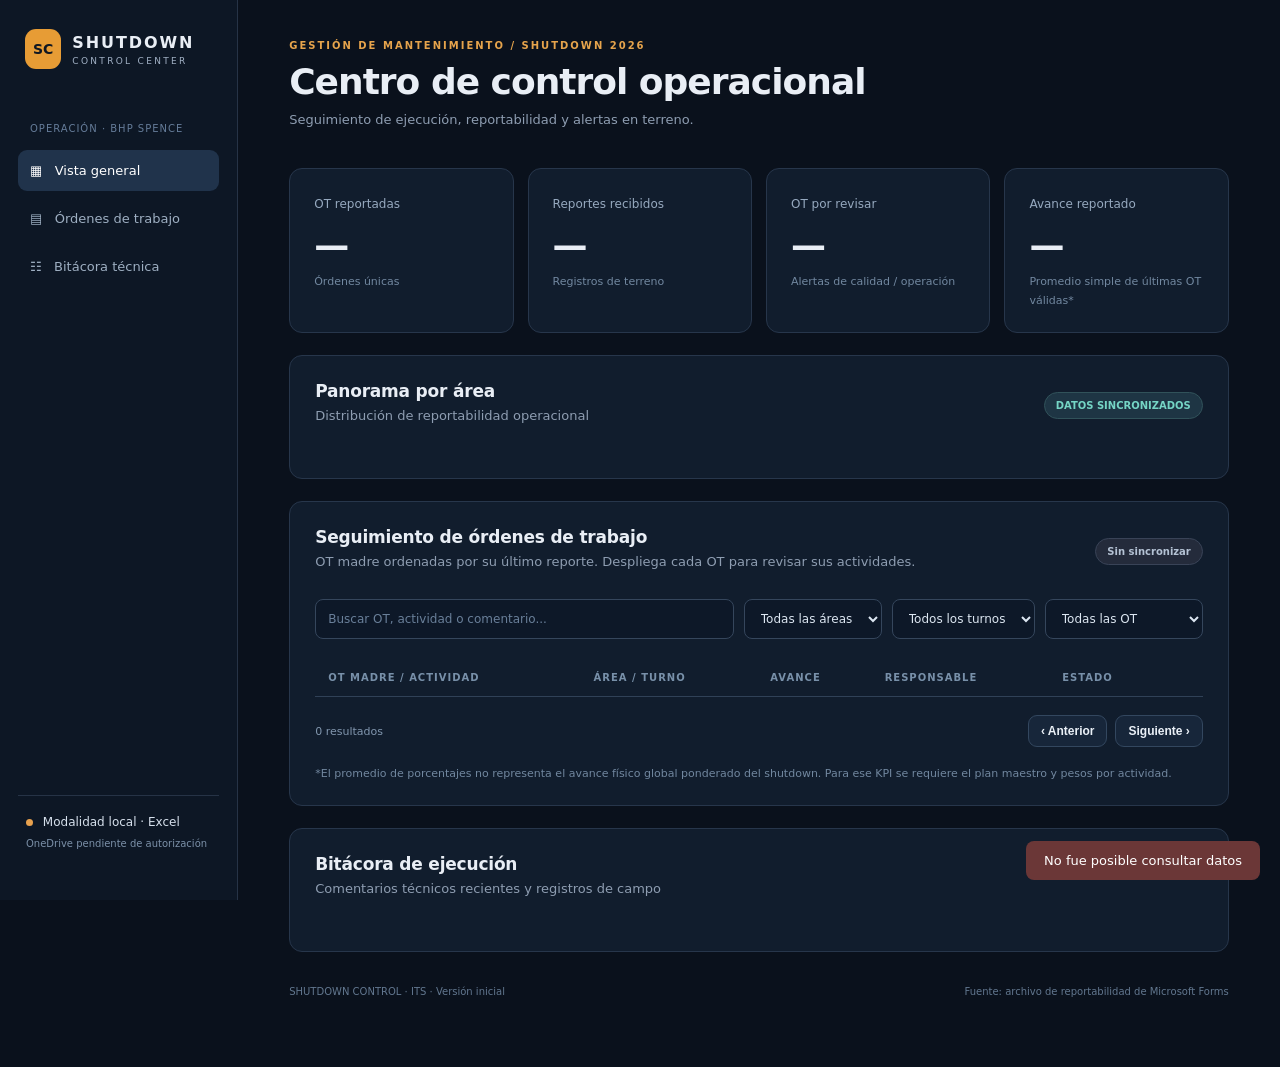
==== index.html @ de05f957 "feat: group activity reports by parent work order" ====
<!doctype html>
<html lang="es"><head><meta charset="utf-8"><meta name="viewport" content="width=device-width, initial-scale=1"><title>Shutdown Control | BHP Spence</title><link rel="stylesheet" href="/style.css"></head>
<body><div class="shell"><aside class="sidebar"><div class="brand"><span class="brand-icon">SC</span><div><strong>SHUTDOWN</strong><small>CONTROL CENTER</small></div></div><div class="site-label">OPERACIÓN · BHP SPENCE</div><nav><a class="active" href="#overview">▦ &nbsp; Vista general</a><a href="#orders">▤ &nbsp; Órdenes de trabajo</a><a href="#reports">☷ &nbsp; Bitácora técnica</a></nav><div class="side-bottom"><span class="dot"></span> Modalidad local · Excel<br><small>OneDrive pendiente de autorización</small></div></aside>
<main><header><div><div class="eyebrow">GESTIÓN DE MANTENIMIENTO / SHUTDOWN 2026</div><h1>Centro de control operacional</h1><p>Seguimiento de ejecución, reportabilidad y alertas en terreno.</p></div></header>
<section id="overview" class="stats"><div class="metric"><span>OT reportadas</span><strong id="n-ots">—</strong><small>Órdenes únicas</small></div><div class="metric"><span>Reportes recibidos</span><strong id="n-reports">—</strong><small>Registros de terreno</small></div><div class="metric"><span>OT por revisar</span><strong id="n-flags">—</strong><small>Alertas de calidad / operación</small></div><div class="metric"><span>Avance reportado</span><strong id="n-progress">—</strong><small>Promedio simple de últimas OT válidas*</small></div></section>
<section class="panel overview"><div class="panel-heading"><div><h2>Panorama por área</h2><p>Distribución de reportabilidad operacional</p></div><span class="badge">DATOS SINCRONIZADOS</span></div><div id="area-bars" class="bars"></div></section>
<section id="orders" class="panel"><div class="panel-heading"><div><h2>Seguimiento de órdenes de trabajo</h2><p>OT madre ordenadas por su último reporte. Despliega cada OT para revisar sus actividades.</p></div><span id="sync" class="sync">Sin sincronizar</span></div><div class="filters"><input id="search" placeholder="Buscar OT, actividad o comentario..."><select id="area"><option value="">Todas las áreas</option></select><select id="shift"><option value="">Todos los turnos</option><option>DIA</option><option>NOCHE</option></select><select id="attention"><option value="">Todas las OT</option><option value="flag">Requieren revisión</option><option value="zero">Sin avance</option></select></div><div class="table-scroll"><table><thead><tr><th>OT MADRE / ACTIVIDAD</th><th>ÁREA / TURNO</th><th>AVANCE</th><th>RESPONSABLE</th><th>ESTADO</th><th></th></tr></thead><tbody id="ot-table"></tbody></table></div><div class="pagination" aria-label="Paginación de órdenes"><span id="page-info" aria-live="polite">0 resultados</span><div><button id="page-prev" type="button">‹ Anterior</button><button id="page-next" type="button">Siguiente ›</button></div></div><p class="footnote">*El promedio de porcentajes no representa el avance físico global ponderado del shutdown. Para ese KPI se requiere el plan maestro y pesos por actividad.</p></section>
<section id="reports" class="panel"><div class="panel-heading"><div><h2>Bitácora de ejecución</h2><p>Comentarios técnicos recientes y registros de campo</p></div></div><div id="log" class="log"></div></section>
<footer>SHUTDOWN CONTROL · ITS · Versión inicial <span>Fuente: archivo de reportabilidad de Microsoft Forms</span></footer></main></div>
<dialog id="detail"><div class="dialog-head"><div><div class="eyebrow">TRAZABILIDAD DE ORDEN</div><h2 id="detail-title"></h2></div><button id="close" aria-label="Cerrar">✕</button></div><div id="detail-content"></div></dialog><div id="toast" role="status"></div><script src="/app.js"></script></body></html>
---- style.css ----
:root{font-family:Inter,ui-sans-serif,system-ui,-apple-system,'Segoe UI',sans-serif;color:#e9eef5;background:#0a111c;font-synthesis:none}*{box-sizing:border-box}html{scroll-behavior:smooth}body{margin:0}.shell{display:flex;min-height:100vh}.sidebar{width:238px;flex:none;background:#0d1725;border-right:1px solid #263346;padding:29px 18px;display:flex;flex-direction:column;position:sticky;top:0;height:100vh}.brand{display:flex;gap:11px;align-items:center;padding:0 7px}.brand-icon{background:#e79c35;color:#101722;padding:12px 8px;border-radius:11px;font-size:14px;font-weight:900}.brand strong{font-size:16px;letter-spacing:1.9px}.brand small{font-size:9px;letter-spacing:2.3px;color:#a2b1c5;display:block;margin-top:4px}.site-label{font-size:10px;color:#657c99;letter-spacing:1px;margin:54px 12px 16px}nav a{display:block;text-decoration:none;color:#9eafc2;border-radius:9px;padding:13px 12px;margin-bottom:7px;font-size:13px}nav a:hover,nav a.active{color:#fff;background:#20334b}.side-bottom{margin-top:auto;padding:16px 8px;border-top:1px solid #263346;color:#d6e0ec;font-size:12px;line-height:1.8}.side-bottom small{color:#7c91a9}.dot{display:inline-block;width:7px;height:7px;border-radius:50%;background:#e7a14e;margin-right:6px}main{width:calc(100% - 238px);padding:40px clamp(20px,4vw,60px);max-width:1700px}header{display:flex;justify-content:space-between;align-items:center;gap:20px;margin-bottom:34px}.eyebrow{font-size:10px;letter-spacing:2px;font-weight:750;color:#e6a44c}h1{font-size:clamp(26px,3vw,36px);letter-spacing:-1px;margin:10px 0}header p,.panel-heading p{color:#8e9db1;margin:7px 0;font-size:13px}.header-actions{display:flex;gap:9px;flex-wrap:wrap}button,.upload{border:1px solid #33475f;background:#17263a;color:#eaf0f7;font-weight:650;font-size:12px;border-radius:9px;padding:12px 16px;cursor:pointer;white-space:nowrap}.upload{background:#e69a35;color:#162033;border-color:#e69a35}.upload:hover{background:#ffb456}.stats{display:grid;grid-template-columns:repeat(4,minmax(0,1fr));gap:14px;margin-bottom:22px}.metric,.panel{background:#111d2d;border:1px solid #27364b;border-radius:13px}.metric{padding:24px}.metric span{color:#96a9bf;font-size:12px}.metric strong{display:block;font-size:35px;letter-spacing:-1px;margin:14px 0 4px;font-variant-numeric:tabular-nums}.metric small{color:#7288a0;font-size:11px}.panel{padding:25px;margin-bottom:22px}.panel-heading{display:flex;justify-content:space-between;align-items:center;gap:15px;margin-bottom:23px}.panel h2{font-size:17px;letter-spacing:-.2px;margin:0}.badge,.sync{background:#1e3544;border:1px solid #31525a;color:#75d5c5;border-radius:18px;padding:7px 11px;font-size:10px;font-weight:750;white-space:nowrap}.sync{background:#242b3b;border-color:#394357;color:#b4c2d4}.bars{display:grid;grid-template-columns:repeat(4,1fr);gap:24px}.bar-label{display:flex;justify-content:space-between;font-size:12px;margin-bottom:11px;color:#cbd7e5}.bar-track{height:9px;background:#26374a;border-radius:9px;overflow:hidden}.bar-fill{height:100%;background:linear-gradient(90deg,#d98d2c,#ffbb61);border-radius:9px}.filters{display:flex;gap:10px;margin-bottom:20px;flex-wrap:wrap}input,select{border:1px solid #35465c;background:#0d1828;color:#dce6f1;padding:11px 12px;border-radius:8px;font:inherit;font-size:12px}input::placeholder{color:#697f99}.filters input{min-width:220px;flex:1}.table-scroll{overflow-x:auto}table{border-collapse:collapse;width:100%;text-align:left;white-space:nowrap}th{font-size:10px;color:#7890a9;letter-spacing:1px;font-weight:800;padding:13px;border-bottom:1px solid #304157}td{font-size:12px;color:#d5dfeb;padding:15px 13px;border-bottom:1px solid #233348}tr.clickable{cursor:pointer}tr.clickable:hover{background:#1a2b40}.ot-id{font-weight:800;color:#f2f7ff;font-size:13px}.secondary{color:#7d91ab;font-size:11px;display:block;margin-top:5px}.progress{height:6px;background:#2b3a4d;width:110px;border-radius:9px;overflow:hidden;display:inline-block;margin-left:10px;vertical-align:middle}.progress i{display:block;height:100%;background:#58baaa}.status{font-size:10px;border-radius:6px;padding:6px 8px;display:inline-block;background:#183f38;color:#72d9bb}.status.warn{background:#513b26;color:#f0b86d}.footnote{color:#71879f;font-size:11px;margin:20px 0 0}.log{display:grid;grid-template-columns:repeat(2,minmax(0,1fr));gap:12px}.log-item{background:#0e1929;border:1px solid #29394e;border-radius:9px;padding:17px}.log-item strong{font-size:13px}.log-item p{font-size:12px;line-height:1.65;color:#c5d3e3;margin:11px 0}.log-item small{color:#748ba4}.empty{color:#91a4bc;padding:30px;text-align:center}.log-item .status{margin-left:8px}footer{display:flex;justify-content:space-between;color:#62778f;font-size:10px;padding:12px 0 30px}dialog{width:min(680px,calc(100% - 30px));max-height:85vh;overflow:auto;background:#111e2e;color:#eef4fa;border:1px solid #43536b;border-radius:15px;padding:25px}dialog::backdrop{background:#020914bb}.dialog-head{display:flex;justify-content:space-between;align-items:center}.dialog-head h2{margin:8px 0 20px}.timeline{border-left:2px solid #3f566d;margin-left:9px;padding:0 0 5px 22px}.event{position:relative;margin-bottom:22px}.event::before{content:'';position:absolute;left:-29px;top:5px;width:10px;height:10px;border-radius:50%;background:#eda543}.event h3{font-size:13px;margin:0 0 8px}.event p{font-size:13px;line-height:1.6;color:#b5c7d9}.event small{font-size:11px;color:#7994af}.photo-links{display:flex;gap:9px;flex-wrap:wrap}.photo-links a{font-size:11px;color:#efb767}#toast{position:fixed;bottom:20px;right:20px;background:#244738;color:white;border-radius:8px;padding:12px 18px;display:none;font-size:13px;max-width:350px}#toast.error{background:#6b3737}@media(max-width:1050px){.sidebar{width:185px}main{width:calc(100% - 185px);padding:27px 22px}.stats{grid-template-columns:repeat(2,1fr)}.bars{grid-template-columns:repeat(2,1fr)}}@media(max-width:700px){.shell{display:block}.sidebar{position:static;width:100%;height:auto;padding:14px}.sidebar nav,.site-label,.side-bottom{display:none}main{width:100%;padding:24px 14px}header{display:block}.header-actions{margin-top:18px}.stats{gap:9px}.metric{padding:15px}.metric strong{font-size:27px}.panel{padding:16px}.bars{gap:16px}.log{grid-template-columns:1fr}.filters>*{width:100%;flex:auto}.badge{display:none}footer{display:block}footer span{display:block;margin-top:8px}}
#ot-table .has-tooltip{position:relative;outline:none}#ot-table .has-tooltip::after{content:attr(data-tooltip);position:absolute;z-index:20;left:50%;bottom:calc(100% + 10px);width:max-content;max-width:280px;padding:9px 11px;border:1px solid #465a73;border-radius:8px;background:#07101d;color:#eaf0f7;font-size:11px;font-weight:500;line-height:1.4;white-space:normal;box-shadow:0 8px 24px #0008;opacity:0;visibility:hidden;transform:translate(-50%,4px);transition:opacity .15s ease,transform .15s ease,visibility .15s}#ot-table .has-tooltip::before{content:'';position:absolute;z-index:21;left:50%;bottom:calc(100% + 4px);border:6px solid transparent;border-top-color:#465a73;opacity:0;visibility:hidden;transform:translateX(-50%);transition:opacity .15s ease,visibility .15s}#ot-table .has-tooltip:hover::after,#ot-table .has-tooltip:focus-visible::after,#ot-table .has-tooltip:hover::before,#ot-table .has-tooltip:focus-visible::before{opacity:1;visibility:visible;transform:translate(-50%,0)}#ot-table .has-tooltip:hover::before,#ot-table .has-tooltip:focus-visible::before{transform:translateX(-50%)}#ot-table .has-tooltip:focus-visible{box-shadow:0 0 0 2px #f0b86d66}
.pagination{display:flex;align-items:center;justify-content:space-between;gap:15px;margin-top:18px;color:#8297af;font-size:11px}.pagination div{display:flex;gap:8px}.pagination button{padding:8px 12px}.pagination button:disabled{cursor:not-allowed;opacity:.4}@media(max-width:700px){.pagination{align-items:stretch;flex-direction:column}.pagination div{display:grid;grid-template-columns:1fr 1fr}}
.ot-parent{background:#16263a}.ot-parent td{border-bottom-color:#34475f}.ot-child{background:#0c1726}.ot-child td:first-child{padding-left:30px;max-width:360px}.activity-id{font-weight:700;color:#b9c9dc}.ot-child .secondary{max-width:320px;overflow:hidden;text-overflow:ellipsis}.expand-ot{min-width:34px;padding:6px 9px;font-size:16px;line-height:1}.expand-ot:hover{background:#263b54}
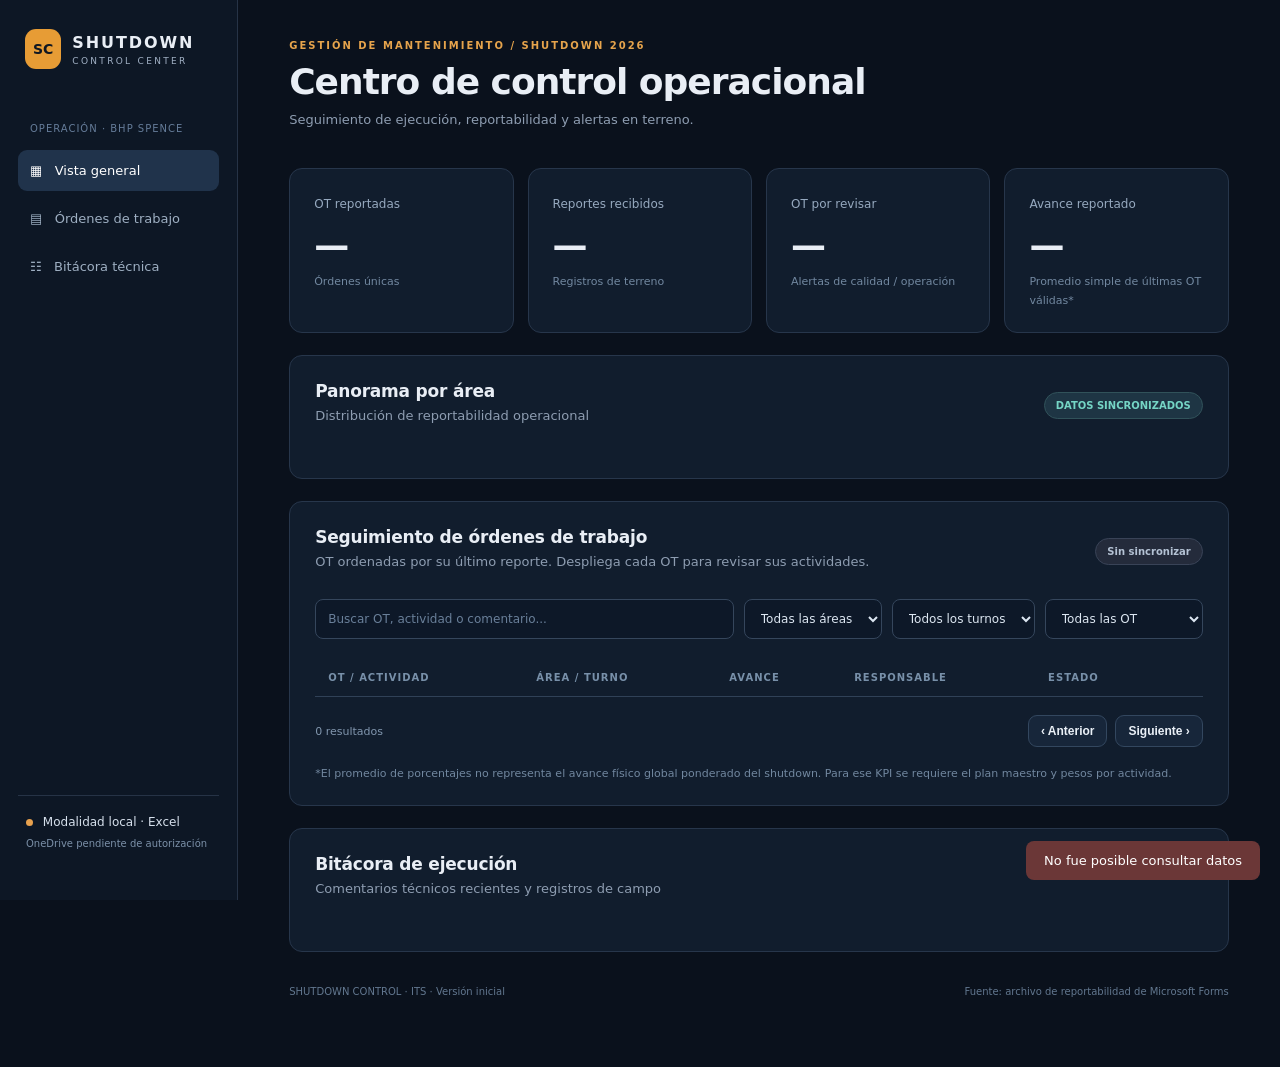
==== commit 4fa1f7f7: "feat: show operation numbers by work area" ====
--- a/index.html
+++ b/index.html
@@ -4,7 +4,7 @@
 <main><header><div><div class="eyebrow">GESTIÓN DE MANTENIMIENTO / SHUTDOWN 2026</div><h1>Centro de control operacional</h1><p>Seguimiento de ejecución, reportabilidad y alertas en terreno.</p></div></header>
 <section id="overview" class="stats"><div class="metric"><span>OT reportadas</span><strong id="n-ots">—</strong><small>Órdenes únicas</small></div><div class="metric"><span>Reportes recibidos</span><strong id="n-reports">—</strong><small>Registros de terreno</small></div><div class="metric"><span>OT por revisar</span><strong id="n-flags">—</strong><small>Alertas de calidad / operación</small></div><div class="metric"><span>Avance reportado</span><strong id="n-progress">—</strong><small>Promedio simple de últimas OT válidas*</small></div></section>
 <section class="panel overview"><div class="panel-heading"><div><h2>Panorama por área</h2><p>Distribución de reportabilidad operacional</p></div><span class="badge">DATOS SINCRONIZADOS</span></div><div id="area-bars" class="bars"></div></section>
-<section id="orders" class="panel"><div class="panel-heading"><div><h2>Seguimiento de órdenes de trabajo</h2><p>OT madre ordenadas por su último reporte. Despliega cada OT para revisar sus actividades.</p></div><span id="sync" class="sync">Sin sincronizar</span></div><div class="filters"><input id="search" placeholder="Buscar OT, actividad o comentario..."><select id="area"><option value="">Todas las áreas</option></select><select id="shift"><option value="">Todos los turnos</option><option>DIA</option><option>NOCHE</option></select><select id="attention"><option value="">Todas las OT</option><option value="flag">Requieren revisión</option><option value="zero">Sin avance</option></select></div><div class="table-scroll"><table><thead><tr><th>OT MADRE / ACTIVIDAD</th><th>ÁREA / TURNO</th><th>AVANCE</th><th>RESPONSABLE</th><th>ESTADO</th><th></th></tr></thead><tbody id="ot-table"></tbody></table></div><div class="pagination" aria-label="Paginación de órdenes"><span id="page-info" aria-live="polite">0 resultados</span><div><button id="page-prev" type="button">‹ Anterior</button><button id="page-next" type="button">Siguiente ›</button></div></div><p class="footnote">*El promedio de porcentajes no representa el avance físico global ponderado del shutdown. Para ese KPI se requiere el plan maestro y pesos por actividad.</p></section>
+<section id="orders" class="panel"><div class="panel-heading"><div><h2>Seguimiento de órdenes de trabajo</h2><p>OT ordenadas por su último reporte. Despliega cada OT para revisar sus actividades.</p></div><span id="sync" class="sync">Sin sincronizar</span></div><div class="filters"><input id="search" placeholder="Buscar OT, actividad o comentario..."><select id="area"><option value="">Todas las áreas</option></select><select id="shift"><option value="">Todos los turnos</option><option>DIA</option><option>NOCHE</option></select><select id="attention"><option value="">Todas las OT</option><option value="flag">Requieren revisión</option><option value="zero">Sin avance</option></select></div><div class="table-scroll"><table><thead><tr><th>OT / ACTIVIDAD</th><th>ÁREA / TURNO</th><th>AVANCE</th><th>RESPONSABLE</th><th>ESTADO</th><th></th></tr></thead><tbody id="ot-table"></tbody></table></div><div class="pagination" aria-label="Paginación de órdenes"><span id="page-info" aria-live="polite">0 resultados</span><div><button id="page-prev" type="button">‹ Anterior</button><button id="page-next" type="button">Siguiente ›</button></div></div><p class="footnote">*El promedio de porcentajes no representa el avance físico global ponderado del shutdown. Para ese KPI se requiere el plan maestro y pesos por actividad.</p></section>
 <section id="reports" class="panel"><div class="panel-heading"><div><h2>Bitácora de ejecución</h2><p>Comentarios técnicos recientes y registros de campo</p></div></div><div id="log" class="log"></div></section>
 <footer>SHUTDOWN CONTROL · ITS · Versión inicial <span>Fuente: archivo de reportabilidad de Microsoft Forms</span></footer></main></div>
 <dialog id="detail"><div class="dialog-head"><div><div class="eyebrow">TRAZABILIDAD DE ORDEN</div><h2 id="detail-title"></h2></div><button id="close" aria-label="Cerrar">✕</button></div><div id="detail-content"></div></dialog><div id="toast" role="status"></div><script src="/app.js"></script></body></html>
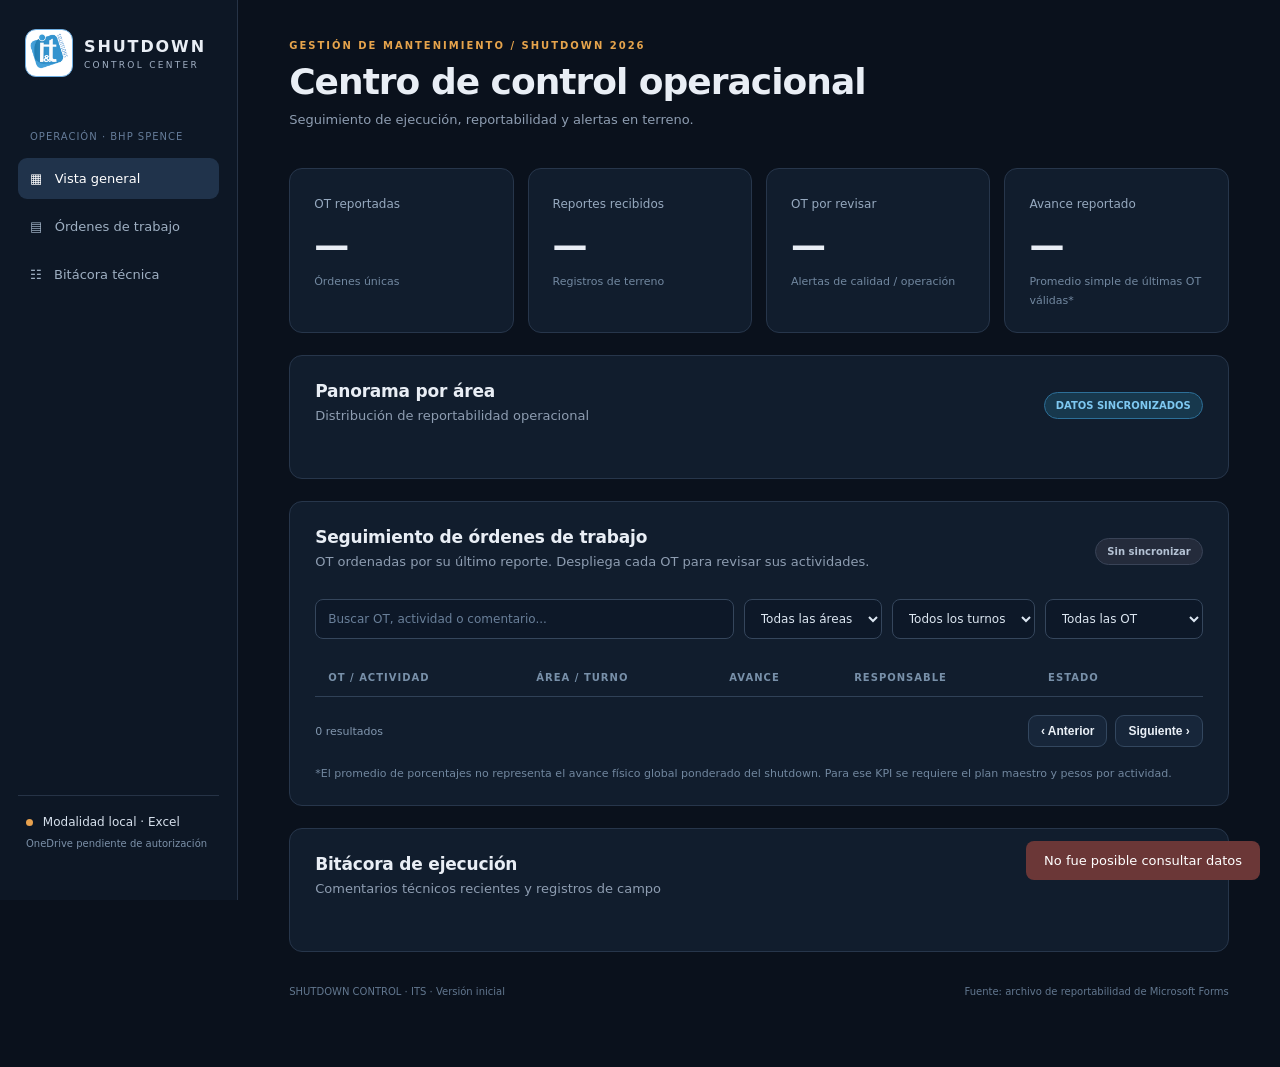
==== commit 07beb10a: "feat: apply IT Solutions branding" ====
--- a/index.html
+++ b/index.html
@@ -1,6 +1,6 @@
 <!doctype html>
 <html lang="es"><head><meta charset="utf-8"><meta name="viewport" content="width=device-width, initial-scale=1"><title>Shutdown Control | BHP Spence</title><link rel="stylesheet" href="/style.css"></head>
-<body><div class="shell"><aside class="sidebar"><div class="brand"><span class="brand-icon">SC</span><div><strong>SHUTDOWN</strong><small>CONTROL CENTER</small></div></div><div class="site-label">OPERACIÓN · BHP SPENCE</div><nav><a class="active" href="#overview">▦ &nbsp; Vista general</a><a href="#orders">▤ &nbsp; Órdenes de trabajo</a><a href="#reports">☷ &nbsp; Bitácora técnica</a></nav><div class="side-bottom"><span class="dot"></span> Modalidad local · Excel<br><small>OneDrive pendiente de autorización</small></div></aside>
+<body><div class="shell"><aside class="sidebar"><div class="brand"><img class="brand-logo" src="/img/logo.png" alt="IT Solutions"><div><strong>SHUTDOWN</strong><small>CONTROL CENTER</small></div></div><div class="site-label">OPERACIÓN · BHP SPENCE</div><nav><a class="active" href="#overview">▦ &nbsp; Vista general</a><a href="#orders">▤ &nbsp; Órdenes de trabajo</a><a href="#reports">☷ &nbsp; Bitácora técnica</a></nav><div class="side-bottom"><span class="dot"></span> Modalidad local · Excel<br><small>OneDrive pendiente de autorización</small></div></aside>
 <main><header><div><div class="eyebrow">GESTIÓN DE MANTENIMIENTO / SHUTDOWN 2026</div><h1>Centro de control operacional</h1><p>Seguimiento de ejecución, reportabilidad y alertas en terreno.</p></div></header>
 <section id="overview" class="stats"><div class="metric"><span>OT reportadas</span><strong id="n-ots">—</strong><small>Órdenes únicas</small></div><div class="metric"><span>Reportes recibidos</span><strong id="n-reports">—</strong><small>Registros de terreno</small></div><div class="metric"><span>OT por revisar</span><strong id="n-flags">—</strong><small>Alertas de calidad / operación</small></div><div class="metric"><span>Avance reportado</span><strong id="n-progress">—</strong><small>Promedio simple de últimas OT válidas*</small></div></section>
 <section class="panel overview"><div class="panel-heading"><div><h2>Panorama por área</h2><p>Distribución de reportabilidad operacional</p></div><span class="badge">DATOS SINCRONIZADOS</span></div><div id="area-bars" class="bars"></div></section>
--- a/style.css
+++ b/style.css
@@ -2,3 +2,6 @@
 #ot-table .has-tooltip{position:relative;outline:none}#ot-table .has-tooltip::after{content:attr(data-tooltip);position:absolute;z-index:20;left:50%;bottom:calc(100% + 10px);width:max-content;max-width:280px;padding:9px 11px;border:1px solid #465a73;border-radius:8px;background:#07101d;color:#eaf0f7;font-size:11px;font-weight:500;line-height:1.4;white-space:normal;box-shadow:0 8px 24px #0008;opacity:0;visibility:hidden;transform:translate(-50%,4px);transition:opacity .15s ease,transform .15s ease,visibility .15s}#ot-table .has-tooltip::before{content:'';position:absolute;z-index:21;left:50%;bottom:calc(100% + 4px);border:6px solid transparent;border-top-color:#465a73;opacity:0;visibility:hidden;transform:translateX(-50%);transition:opacity .15s ease,visibility .15s}#ot-table .has-tooltip:hover::after,#ot-table .has-tooltip:focus-visible::after,#ot-table .has-tooltip:hover::before,#ot-table .has-tooltip:focus-visible::before{opacity:1;visibility:visible;transform:translate(-50%,0)}#ot-table .has-tooltip:hover::before,#ot-table .has-tooltip:focus-visible::before{transform:translateX(-50%)}#ot-table .has-tooltip:focus-visible{box-shadow:0 0 0 2px #f0b86d66}
 .pagination{display:flex;align-items:center;justify-content:space-between;gap:15px;margin-top:18px;color:#8297af;font-size:11px}.pagination div{display:flex;gap:8px}.pagination button{padding:8px 12px}.pagination button:disabled{cursor:not-allowed;opacity:.4}@media(max-width:700px){.pagination{align-items:stretch;flex-direction:column}.pagination div{display:grid;grid-template-columns:1fr 1fr}}
 .ot-parent{background:#16263a}.ot-parent td{border-bottom-color:#34475f}.ot-child{background:#0c1726}.ot-child td:first-child{padding-left:30px;max-width:360px}.activity-id{font-weight:700;color:#b9c9dc}.ot-child .secondary{max-width:320px;overflow:hidden;text-overflow:ellipsis}.expand-ot{min-width:34px;padding:6px 9px;font-size:16px;line-height:1}.expand-ot:hover{background:#263b54}
+.ot-link{border:0;background:transparent;color:#f2f7ff;font-size:13px;font-weight:800;padding:0;border-radius:3px}.ot-link:hover{color:#efb767;text-decoration:underline}.ot-link:focus-visible{outline:2px solid #efb767;outline-offset:4px}
+#ot-table tr[data-detail-ot]{cursor:pointer}#ot-table tr[data-detail-ot]:hover{background:#20334b}
+.brand-logo{width:48px;height:48px;flex:none;object-fit:contain;background:#fff;border:1px solid #6eade0;border-radius:11px;padding:3px}.overview .badge{background:#17384d;border-color:#2d6f98;color:#7ec8f1}.overview .bar-track{background:#203b50}.overview .bar-fill{background:linear-gradient(90deg,#278fc5,#79b9e8);box-shadow:0 0 10px #3da7dc44}
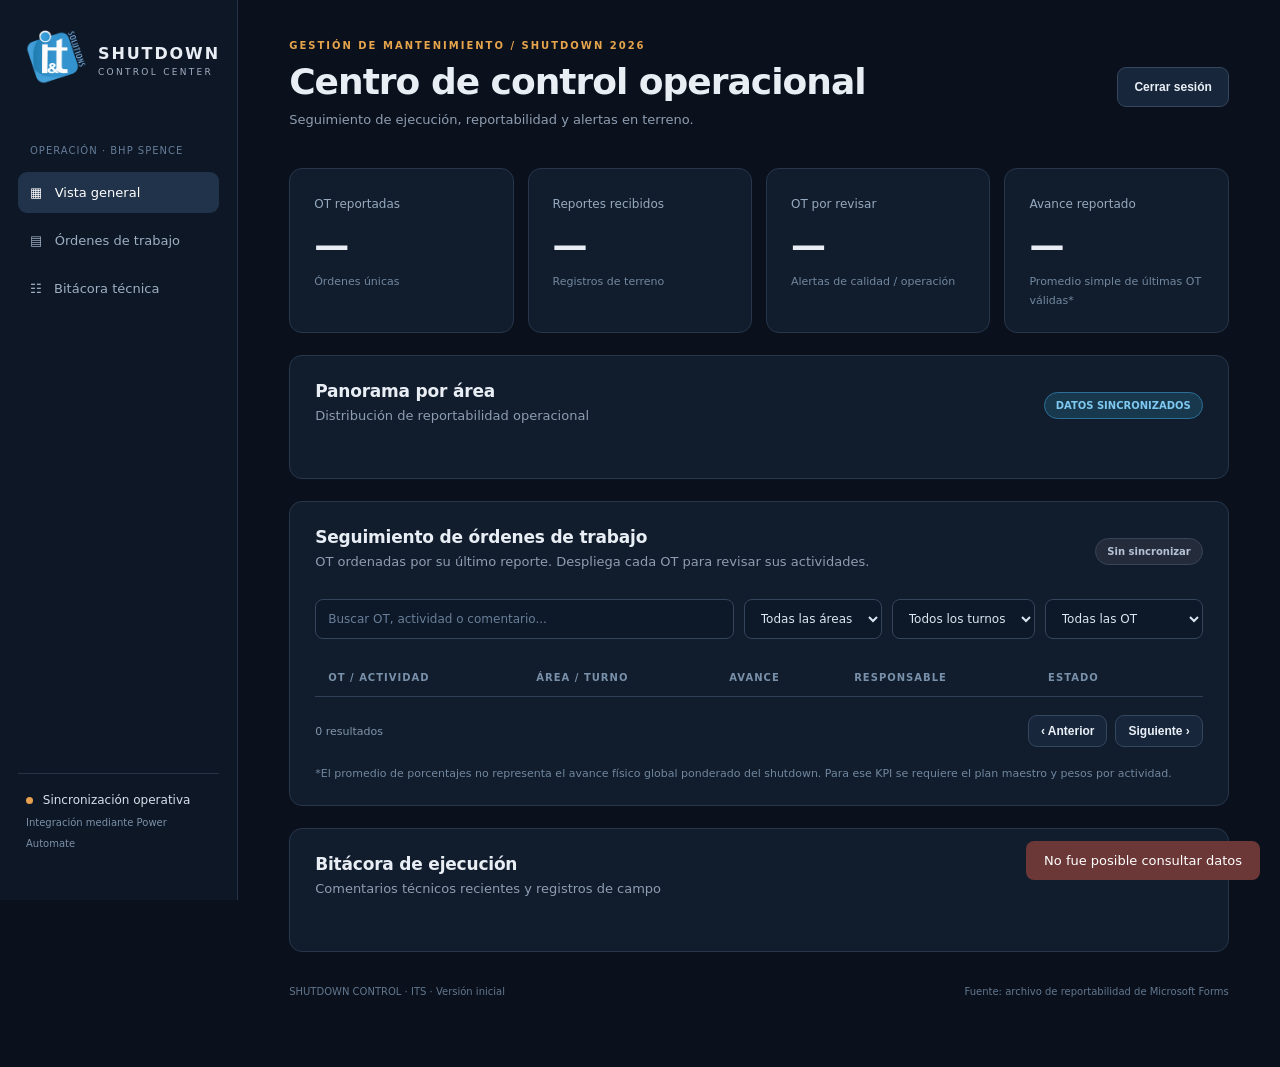
==== commit db7495fb: "feat: add secure login and user roles" ====
--- a/index.html
+++ b/index.html
@@ -1,10 +1,11 @@
 <!doctype html>
 <html lang="es"><head><meta charset="utf-8"><meta name="viewport" content="width=device-width, initial-scale=1"><title>Shutdown Control | BHP Spence</title><link rel="stylesheet" href="/style.css"></head>
-<body><div class="shell"><aside class="sidebar"><div class="brand"><img class="brand-logo" src="/img/logo.png" alt="IT Solutions"><div><strong>SHUTDOWN</strong><small>CONTROL CENTER</small></div></div><div class="site-label">OPERACIÓN · BHP SPENCE</div><nav><a class="active" href="#overview">▦ &nbsp; Vista general</a><a href="#orders">▤ &nbsp; Órdenes de trabajo</a><a href="#reports">☷ &nbsp; Bitácora técnica</a></nav><div class="side-bottom"><span class="dot"></span> Modalidad local · Excel<br><small>OneDrive pendiente de autorización</small></div></aside>
-<main><header><div><div class="eyebrow">GESTIÓN DE MANTENIMIENTO / SHUTDOWN 2026</div><h1>Centro de control operacional</h1><p>Seguimiento de ejecución, reportabilidad y alertas en terreno.</p></div></header>
+<body><div class="shell"><aside class="sidebar"><div class="brand"><img class="brand-logo" src="/img/logo.png" alt="IT Solutions"><div><strong>SHUTDOWN</strong><small>CONTROL CENTER</small></div></div><div class="site-label">OPERACIÓN · BHP SPENCE</div><nav><a class="active" href="#overview">▦ &nbsp; Vista general</a><a href="#orders">▤ &nbsp; Órdenes de trabajo</a><a href="#reports">☷ &nbsp; Bitácora técnica</a><a id="users-nav" class="hidden" href="#users">⚙ &nbsp; Usuarios</a></nav><div class="side-bottom"><span class="dot"></span> Sincronización operativa<br><small>Integración mediante Power Automate</small></div></aside>
+<main><header><div><div class="eyebrow">GESTIÓN DE MANTENIMIENTO / SHUTDOWN 2026</div><h1>Centro de control operacional</h1><p>Seguimiento de ejecución, reportabilidad y alertas en terreno.</p></div><div class="account"><span id="account-name"></span><form method="post" action="/logout"><button type="submit">Cerrar sesión</button></form></div></header>
 <section id="overview" class="stats"><div class="metric"><span>OT reportadas</span><strong id="n-ots">—</strong><small>Órdenes únicas</small></div><div class="metric"><span>Reportes recibidos</span><strong id="n-reports">—</strong><small>Registros de terreno</small></div><div class="metric"><span>OT por revisar</span><strong id="n-flags">—</strong><small>Alertas de calidad / operación</small></div><div class="metric"><span>Avance reportado</span><strong id="n-progress">—</strong><small>Promedio simple de últimas OT válidas*</small></div></section>
 <section class="panel overview"><div class="panel-heading"><div><h2>Panorama por área</h2><p>Distribución de reportabilidad operacional</p></div><span class="badge">DATOS SINCRONIZADOS</span></div><div id="area-bars" class="bars"></div></section>
 <section id="orders" class="panel"><div class="panel-heading"><div><h2>Seguimiento de órdenes de trabajo</h2><p>OT ordenadas por su último reporte. Despliega cada OT para revisar sus actividades.</p></div><span id="sync" class="sync">Sin sincronizar</span></div><div class="filters"><input id="search" placeholder="Buscar OT, actividad o comentario..."><select id="area"><option value="">Todas las áreas</option></select><select id="shift"><option value="">Todos los turnos</option><option>DIA</option><option>NOCHE</option></select><select id="attention"><option value="">Todas las OT</option><option value="flag">Requieren revisión</option><option value="zero">Sin avance</option></select></div><div class="table-scroll"><table><thead><tr><th>OT / ACTIVIDAD</th><th>ÁREA / TURNO</th><th>AVANCE</th><th>RESPONSABLE</th><th>ESTADO</th><th></th></tr></thead><tbody id="ot-table"></tbody></table></div><div class="pagination" aria-label="Paginación de órdenes"><span id="page-info" aria-live="polite">0 resultados</span><div><button id="page-prev" type="button">‹ Anterior</button><button id="page-next" type="button">Siguiente ›</button></div></div><p class="footnote">*El promedio de porcentajes no representa el avance físico global ponderado del shutdown. Para ese KPI se requiere el plan maestro y pesos por actividad.</p></section>
 <section id="reports" class="panel"><div class="panel-heading"><div><h2>Bitácora de ejecución</h2><p>Comentarios técnicos recientes y registros de campo</p></div></div><div id="log" class="log"></div></section>
+<section id="users" class="panel hidden"><div class="panel-heading"><div><h2>Administración de usuarios</h2><p>Cuentas y permisos de acceso a la plataforma</p></div></div><form id="user-create" class="user-form"><input id="new-username" name="username" placeholder="Nombre de usuario" minlength="3" maxlength="100" required><input id="new-password" name="password" type="password" placeholder="Contraseña inicial (mínimo 12 caracteres)" minlength="12" required><select id="new-role" name="role"><option value="viewer">Visualizador</option><option value="supervisor">Supervisor</option><option value="planner">Planificador</option><option value="admin">Administrador</option></select><button type="submit">Crear usuario</button></form><div class="table-scroll"><table><thead><tr><th>USUARIO</th><th>ROL</th><th>ESTADO</th><th>ÚLTIMO ACCESO</th><th>ACCIONES</th></tr></thead><tbody id="users-table"></tbody></table></div></section>
 <footer>SHUTDOWN CONTROL · ITS · Versión inicial <span>Fuente: archivo de reportabilidad de Microsoft Forms</span></footer></main></div>
 <dialog id="detail"><div class="dialog-head"><div><div class="eyebrow">TRAZABILIDAD DE ORDEN</div><h2 id="detail-title"></h2></div><button id="close" aria-label="Cerrar">✕</button></div><div id="detail-content"></div></dialog><div id="toast" role="status"></div><script src="/app.js"></script></body></html>
--- a/style.css
+++ b/style.css
@@ -4,4 +4,6 @@
 .ot-parent{background:#16263a}.ot-parent td{border-bottom-color:#34475f}.ot-child{background:#0c1726}.ot-child td:first-child{padding-left:30px;max-width:360px}.activity-id{font-weight:700;color:#b9c9dc}.ot-child .secondary{max-width:320px;overflow:hidden;text-overflow:ellipsis}.expand-ot{min-width:34px;padding:6px 9px;font-size:16px;line-height:1}.expand-ot:hover{background:#263b54}
 .ot-link{border:0;background:transparent;color:#f2f7ff;font-size:13px;font-weight:800;padding:0;border-radius:3px}.ot-link:hover{color:#efb767;text-decoration:underline}.ot-link:focus-visible{outline:2px solid #efb767;outline-offset:4px}
 #ot-table tr[data-detail-ot]{cursor:pointer}#ot-table tr[data-detail-ot]:hover{background:#20334b}
-.brand-logo{width:48px;height:48px;flex:none;object-fit:contain;background:#fff;border:1px solid #6eade0;border-radius:11px;padding:3px}.overview .badge{background:#17384d;border-color:#2d6f98;color:#7ec8f1}.overview .bar-track{background:#203b50}.overview .bar-fill{background:linear-gradient(90deg,#278fc5,#79b9e8);box-shadow:0 0 10px #3da7dc44}
+.brand-logo{width:62px;height:62px;flex:none;object-fit:contain}.overview .badge{background:#17384d;border-color:#2d6f98;color:#7ec8f1}.overview .bar-track{background:#203b50}.overview .bar-fill{background:linear-gradient(90deg,#278fc5,#79b9e8);box-shadow:0 0 10px #3da7dc44}
+.login-body{min-height:100vh;background:radial-gradient(circle at 20% 10%,#18304d 0,#0a111c 42%);display:grid;place-items:center;padding:24px}.login-shell{width:100%;max-width:440px;padding:0}.login-card{background:#111d2df2;border:1px solid #304158;border-radius:18px;padding:38px;box-shadow:0 28px 70px #0008}.login-brand{display:flex;align-items:center;gap:14px;margin-bottom:36px}.login-brand img{width:68px;height:68px;object-fit:contain}.login-brand strong{display:block;letter-spacing:2px}.login-brand small{display:block;color:#91a3b8;letter-spacing:2.3px;font-size:9px;margin-top:5px}.login-card h1{margin-bottom:8px}.login-card>p{color:#91a3b8;font-size:13px;line-height:1.6}.login-form{display:grid;gap:9px;margin-top:25px}.login-form label{font-size:11px;color:#aab9ca;font-weight:700;margin-top:8px}.login-form input{width:100%;font-size:14px;padding:13px}.login-form button{margin-top:13px;background:#e69a35;border-color:#e69a35;color:#162033;font-size:13px}.login-form button:hover{background:#ffb456}.login-error{background:#552c32;border:1px solid #81414b;color:#ffb1bb!important;border-radius:8px;padding:10px 12px}.login-error.hidden{display:none}.login-help{display:block;text-align:center;color:#637991;margin-top:24px}@media(max-width:500px){.login-card{padding:26px}.login-body{padding:14px}}
+.hidden{display:none!important}.account{display:flex;align-items:center;gap:12px}.account>span{font-size:11px;color:#91a3b8;text-align:right}.user-form{display:grid;grid-template-columns:1fr 1.5fr 1fr auto;gap:10px;margin-bottom:22px}.user-form>*{min-width:0}.user-actions{display:flex;gap:7px;align-items:center}.user-actions button{padding:8px 10px}.user-actions input{width:150px}.user-active{display:flex;align-items:center;gap:7px}.user-active input{width:auto}@media(max-width:850px){.user-form{grid-template-columns:1fr 1fr}.account{margin-top:18px;justify-content:space-between}}@media(max-width:550px){.user-form{grid-template-columns:1fr}.account{align-items:flex-start;flex-direction:column}}
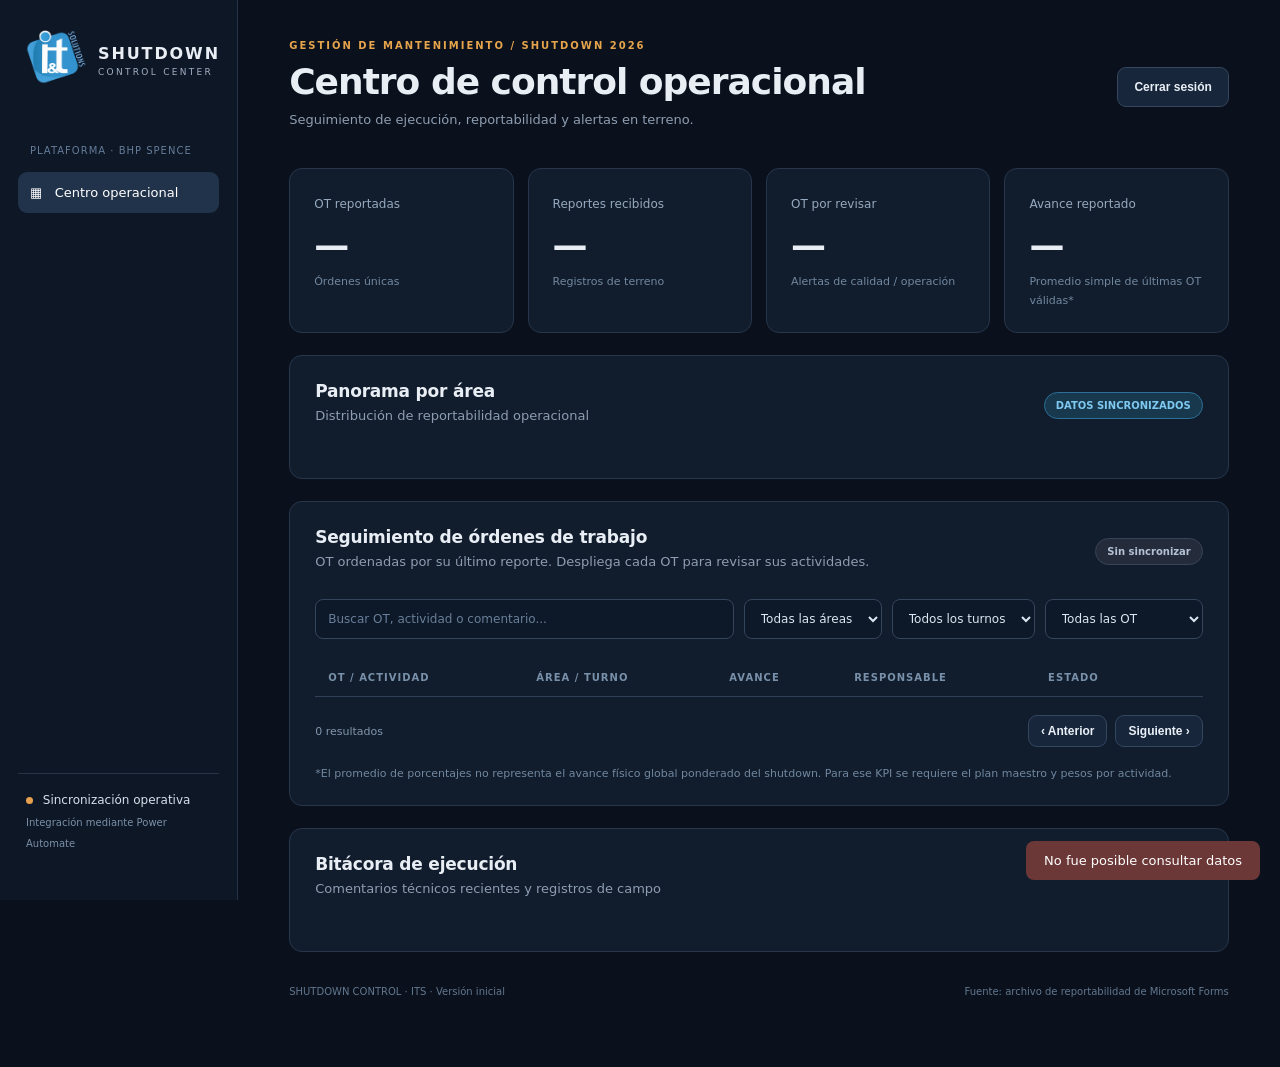
==== commit 8cdd15e3: "refactor: unify platform navigation" ====
--- a/index.html
+++ b/index.html
@@ -1,11 +1,10 @@
 <!doctype html>
 <html lang="es"><head><meta charset="utf-8"><meta name="viewport" content="width=device-width, initial-scale=1"><title>Shutdown Control | BHP Spence</title><link rel="stylesheet" href="/style.css"></head>
-<body><div class="shell"><aside class="sidebar"><div class="brand"><img class="brand-logo" src="/img/logo.png" alt="IT Solutions"><div><strong>SHUTDOWN</strong><small>CONTROL CENTER</small></div></div><div class="site-label">OPERACIÓN · BHP SPENCE</div><nav><a class="active" href="#overview">▦ &nbsp; Vista general</a><a href="#orders">▤ &nbsp; Órdenes de trabajo</a><a href="#reports">☷ &nbsp; Bitácora técnica</a><a id="users-nav" class="hidden" href="#users">⚙ &nbsp; Usuarios</a></nav><div class="side-bottom"><span class="dot"></span> Sincronización operativa<br><small>Integración mediante Power Automate</small></div></aside>
+<body><div class="shell"><aside class="sidebar"><div class="brand"><img class="brand-logo" src="/img/logo.png" alt="IT Solutions"><div><strong>SHUTDOWN</strong><small>CONTROL CENTER</small></div></div><div class="site-label">PLATAFORMA · BHP SPENCE</div><nav><a class="active" href="/">▦ &nbsp; Centro operacional</a><a id="users-nav" class="hidden" href="/users">⚙ &nbsp; Usuarios</a></nav><div class="side-bottom"><span class="dot"></span> Sincronización operativa<br><small>Integración mediante Power Automate</small></div></aside>
 <main><header><div><div class="eyebrow">GESTIÓN DE MANTENIMIENTO / SHUTDOWN 2026</div><h1>Centro de control operacional</h1><p>Seguimiento de ejecución, reportabilidad y alertas en terreno.</p></div><div class="account"><span id="account-name"></span><form method="post" action="/logout"><button type="submit">Cerrar sesión</button></form></div></header>
 <section id="overview" class="stats"><div class="metric"><span>OT reportadas</span><strong id="n-ots">—</strong><small>Órdenes únicas</small></div><div class="metric"><span>Reportes recibidos</span><strong id="n-reports">—</strong><small>Registros de terreno</small></div><div class="metric"><span>OT por revisar</span><strong id="n-flags">—</strong><small>Alertas de calidad / operación</small></div><div class="metric"><span>Avance reportado</span><strong id="n-progress">—</strong><small>Promedio simple de últimas OT válidas*</small></div></section>
 <section class="panel overview"><div class="panel-heading"><div><h2>Panorama por área</h2><p>Distribución de reportabilidad operacional</p></div><span class="badge">DATOS SINCRONIZADOS</span></div><div id="area-bars" class="bars"></div></section>
 <section id="orders" class="panel"><div class="panel-heading"><div><h2>Seguimiento de órdenes de trabajo</h2><p>OT ordenadas por su último reporte. Despliega cada OT para revisar sus actividades.</p></div><span id="sync" class="sync">Sin sincronizar</span></div><div class="filters"><input id="search" placeholder="Buscar OT, actividad o comentario..."><select id="area"><option value="">Todas las áreas</option></select><select id="shift"><option value="">Todos los turnos</option><option>DIA</option><option>NOCHE</option></select><select id="attention"><option value="">Todas las OT</option><option value="flag">Requieren revisión</option><option value="zero">Sin avance</option></select></div><div class="table-scroll"><table><thead><tr><th>OT / ACTIVIDAD</th><th>ÁREA / TURNO</th><th>AVANCE</th><th>RESPONSABLE</th><th>ESTADO</th><th></th></tr></thead><tbody id="ot-table"></tbody></table></div><div class="pagination" aria-label="Paginación de órdenes"><span id="page-info" aria-live="polite">0 resultados</span><div><button id="page-prev" type="button">‹ Anterior</button><button id="page-next" type="button">Siguiente ›</button></div></div><p class="footnote">*El promedio de porcentajes no representa el avance físico global ponderado del shutdown. Para ese KPI se requiere el plan maestro y pesos por actividad.</p></section>
 <section id="reports" class="panel"><div class="panel-heading"><div><h2>Bitácora de ejecución</h2><p>Comentarios técnicos recientes y registros de campo</p></div></div><div id="log" class="log"></div></section>
-<section id="users" class="panel hidden"><div class="panel-heading"><div><h2>Administración de usuarios</h2><p>Cuentas y permisos de acceso a la plataforma</p></div></div><form id="user-create" class="user-form"><input id="new-username" name="username" placeholder="Nombre de usuario" minlength="3" maxlength="100" required><input id="new-password" name="password" type="password" placeholder="Contraseña inicial (mínimo 12 caracteres)" minlength="12" required><select id="new-role" name="role"><option value="viewer">Visualizador</option><option value="supervisor">Supervisor</option><option value="planner">Planificador</option><option value="admin">Administrador</option></select><button type="submit">Crear usuario</button></form><div class="table-scroll"><table><thead><tr><th>USUARIO</th><th>ROL</th><th>ESTADO</th><th>ÚLTIMO ACCESO</th><th>ACCIONES</th></tr></thead><tbody id="users-table"></tbody></table></div></section>
 <footer>SHUTDOWN CONTROL · ITS · Versión inicial <span>Fuente: archivo de reportabilidad de Microsoft Forms</span></footer></main></div>
 <dialog id="detail"><div class="dialog-head"><div><div class="eyebrow">TRAZABILIDAD DE ORDEN</div><h2 id="detail-title"></h2></div><button id="close" aria-label="Cerrar">✕</button></div><div id="detail-content"></div></dialog><div id="toast" role="status"></div><script src="/app.js"></script></body></html>
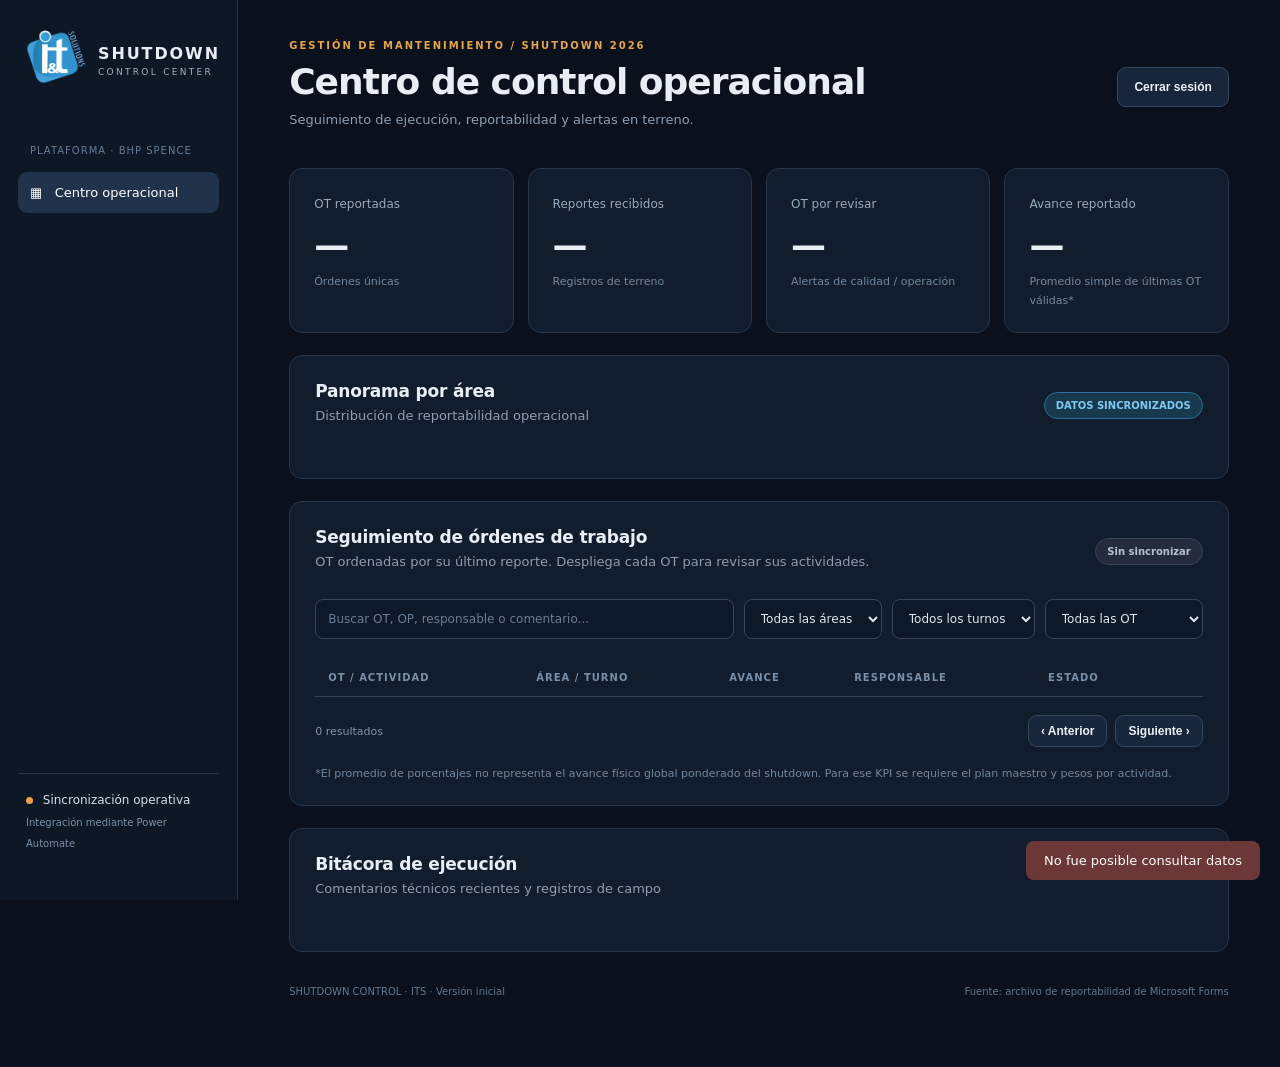
==== commit a39a4f48: "fix: search work orders by visible OT and OP labels" ====
--- a/index.html
+++ b/index.html
@@ -4,7 +4,7 @@
 <main><header><div><div class="eyebrow">GESTIÓN DE MANTENIMIENTO / SHUTDOWN 2026</div><h1>Centro de control operacional</h1><p>Seguimiento de ejecución, reportabilidad y alertas en terreno.</p></div><div class="account"><span id="account-name"></span><form method="post" action="/logout"><button type="submit">Cerrar sesión</button></form></div></header>
 <section id="overview" class="stats"><div class="metric"><span>OT reportadas</span><strong id="n-ots">—</strong><small>Órdenes únicas</small></div><div class="metric"><span>Reportes recibidos</span><strong id="n-reports">—</strong><small>Registros de terreno</small></div><div class="metric"><span>OT por revisar</span><strong id="n-flags">—</strong><small>Alertas de calidad / operación</small></div><div class="metric"><span>Avance reportado</span><strong id="n-progress">—</strong><small>Promedio simple de últimas OT válidas*</small></div></section>
 <section class="panel overview"><div class="panel-heading"><div><h2>Panorama por área</h2><p>Distribución de reportabilidad operacional</p></div><span class="badge">DATOS SINCRONIZADOS</span></div><div id="area-bars" class="bars"></div></section>
-<section id="orders" class="panel"><div class="panel-heading"><div><h2>Seguimiento de órdenes de trabajo</h2><p>OT ordenadas por su último reporte. Despliega cada OT para revisar sus actividades.</p></div><span id="sync" class="sync">Sin sincronizar</span></div><div class="filters"><input id="search" placeholder="Buscar OT, actividad o comentario..."><select id="area"><option value="">Todas las áreas</option></select><select id="shift"><option value="">Todos los turnos</option><option>DIA</option><option>NOCHE</option></select><select id="attention"><option value="">Todas las OT</option><option value="flag">Requieren revisión</option><option value="zero">Sin avance</option></select></div><div class="table-scroll"><table><thead><tr><th>OT / ACTIVIDAD</th><th>ÁREA / TURNO</th><th>AVANCE</th><th>RESPONSABLE</th><th>ESTADO</th><th></th></tr></thead><tbody id="ot-table"></tbody></table></div><div class="pagination" aria-label="Paginación de órdenes"><span id="page-info" aria-live="polite">0 resultados</span><div><button id="page-prev" type="button">‹ Anterior</button><button id="page-next" type="button">Siguiente ›</button></div></div><p class="footnote">*El promedio de porcentajes no representa el avance físico global ponderado del shutdown. Para ese KPI se requiere el plan maestro y pesos por actividad.</p></section>
+<section id="orders" class="panel"><div class="panel-heading"><div><h2>Seguimiento de órdenes de trabajo</h2><p>OT ordenadas por su último reporte. Despliega cada OT para revisar sus actividades.</p></div><span id="sync" class="sync">Sin sincronizar</span></div><div class="filters"><input id="search" placeholder="Buscar OT, OP, responsable o comentario..."><select id="area"><option value="">Todas las áreas</option></select><select id="shift"><option value="">Todos los turnos</option><option>DIA</option><option>NOCHE</option></select><select id="attention"><option value="">Todas las OT</option><option value="flag">Requieren revisión</option><option value="zero">Sin avance</option></select></div><div class="table-scroll"><table><thead><tr><th>OT / ACTIVIDAD</th><th>ÁREA / TURNO</th><th>AVANCE</th><th>RESPONSABLE</th><th>ESTADO</th><th></th></tr></thead><tbody id="ot-table"></tbody></table></div><div class="pagination" aria-label="Paginación de órdenes"><span id="page-info" aria-live="polite">0 resultados</span><div><button id="page-prev" type="button">‹ Anterior</button><button id="page-next" type="button">Siguiente ›</button></div></div><p class="footnote">*El promedio de porcentajes no representa el avance físico global ponderado del shutdown. Para ese KPI se requiere el plan maestro y pesos por actividad.</p></section>
 <section id="reports" class="panel"><div class="panel-heading"><div><h2>Bitácora de ejecución</h2><p>Comentarios técnicos recientes y registros de campo</p></div></div><div id="log" class="log"></div></section>
 <footer>SHUTDOWN CONTROL · ITS · Versión inicial <span>Fuente: archivo de reportabilidad de Microsoft Forms</span></footer></main></div>
 <dialog id="detail"><div class="dialog-head"><div><div class="eyebrow">TRAZABILIDAD DE ORDEN</div><h2 id="detail-title"></h2></div><button id="close" aria-label="Cerrar">✕</button></div><div id="detail-content"></div></dialog><div id="toast" role="status"></div><script src="/app.js"></script></body></html>
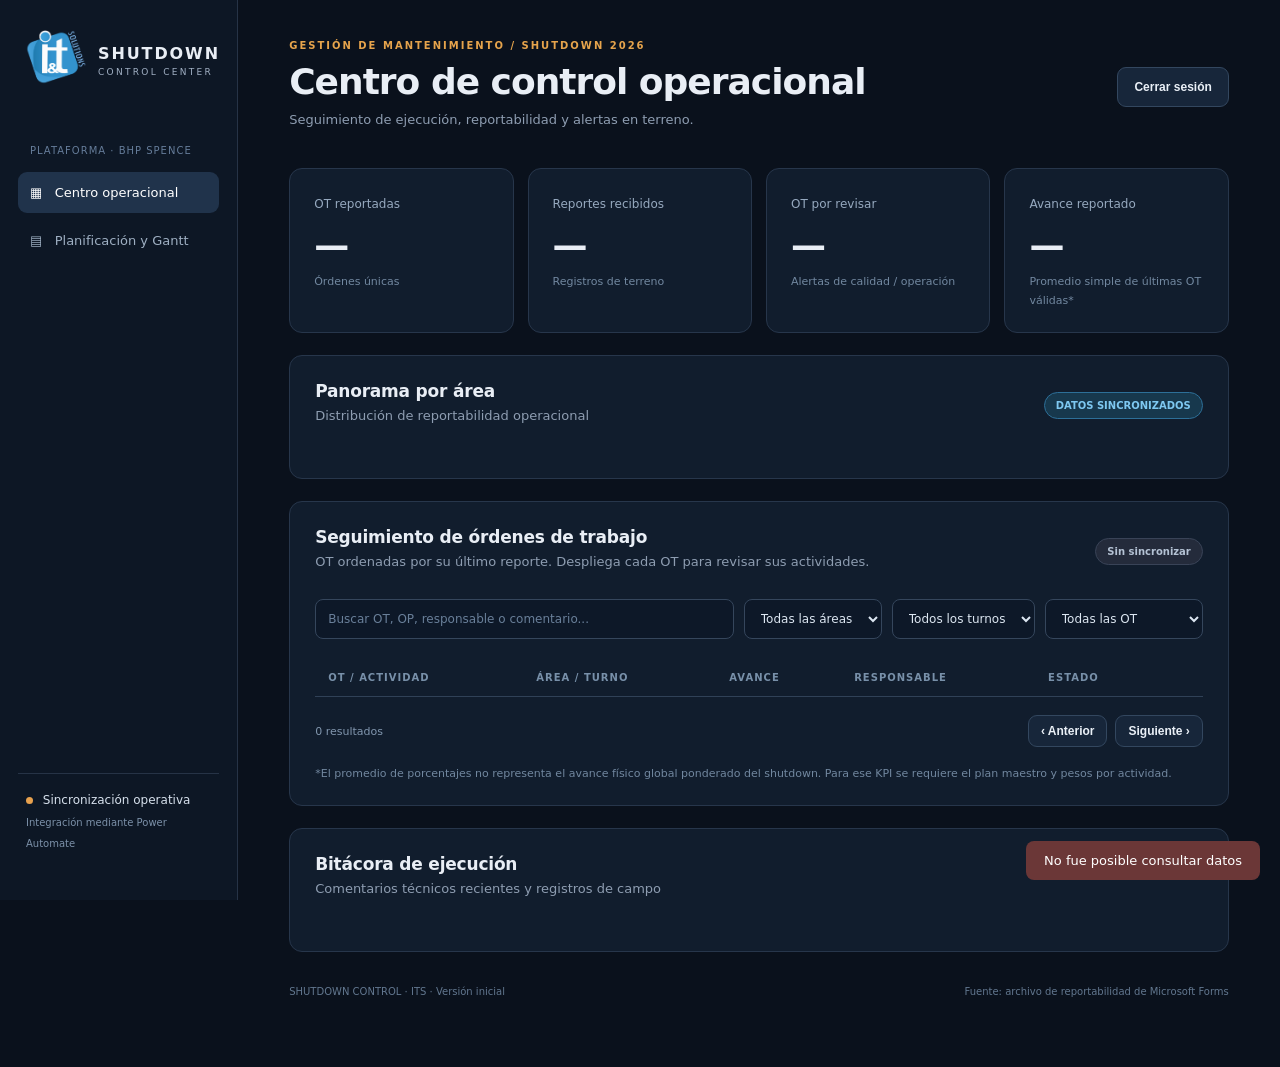
==== commit d54f64f0: "feat: add Gantt planning import module" ====
--- a/index.html
+++ b/index.html
@@ -1,6 +1,6 @@
 <!doctype html>
 <html lang="es"><head><meta charset="utf-8"><meta name="viewport" content="width=device-width, initial-scale=1"><title>Shutdown Control | BHP Spence</title><link rel="stylesheet" href="/style.css"></head>
-<body><div class="shell"><aside class="sidebar"><div class="brand"><img class="brand-logo" src="/img/logo.png" alt="IT Solutions"><div><strong>SHUTDOWN</strong><small>CONTROL CENTER</small></div></div><div class="site-label">PLATAFORMA · BHP SPENCE</div><nav><a class="active" href="/">▦ &nbsp; Centro operacional</a><a id="users-nav" class="hidden" href="/users">⚙ &nbsp; Usuarios</a></nav><div class="side-bottom"><span class="dot"></span> Sincronización operativa<br><small>Integración mediante Power Automate</small></div></aside>
+<body><div class="shell"><aside class="sidebar"><div class="brand"><img class="brand-logo" src="/img/logo.png" alt="IT Solutions"><div><strong>SHUTDOWN</strong><small>CONTROL CENTER</small></div></div><div class="site-label">PLATAFORMA · BHP SPENCE</div><nav><a class="active" href="/">▦ &nbsp; Centro operacional</a><a href="/plan">▤ &nbsp; Planificación y Gantt</a><a id="users-nav" class="hidden" href="/users">⚙ &nbsp; Usuarios</a></nav><div class="side-bottom"><span class="dot"></span> Sincronización operativa<br><small>Integración mediante Power Automate</small></div></aside>
 <main><header><div><div class="eyebrow">GESTIÓN DE MANTENIMIENTO / SHUTDOWN 2026</div><h1>Centro de control operacional</h1><p>Seguimiento de ejecución, reportabilidad y alertas en terreno.</p></div><div class="account"><span id="account-name"></span><form method="post" action="/logout"><button type="submit">Cerrar sesión</button></form></div></header>
 <section id="overview" class="stats"><div class="metric"><span>OT reportadas</span><strong id="n-ots">—</strong><small>Órdenes únicas</small></div><div class="metric"><span>Reportes recibidos</span><strong id="n-reports">—</strong><small>Registros de terreno</small></div><div class="metric"><span>OT por revisar</span><strong id="n-flags">—</strong><small>Alertas de calidad / operación</small></div><div class="metric"><span>Avance reportado</span><strong id="n-progress">—</strong><small>Promedio simple de últimas OT válidas*</small></div></section>
 <section class="panel overview"><div class="panel-heading"><div><h2>Panorama por área</h2><p>Distribución de reportabilidad operacional</p></div><span class="badge">DATOS SINCRONIZADOS</span></div><div id="area-bars" class="bars"></div></section>
--- a/style.css
+++ b/style.css
@@ -7,3 +7,4 @@
 .brand-logo{width:62px;height:62px;flex:none;object-fit:contain}.overview .badge{background:#17384d;border-color:#2d6f98;color:#7ec8f1}.overview .bar-track{background:#203b50}.overview .bar-fill{background:linear-gradient(90deg,#278fc5,#79b9e8);box-shadow:0 0 10px #3da7dc44}
 .login-body{min-height:100vh;background:radial-gradient(circle at 20% 10%,#18304d 0,#0a111c 42%);display:grid;place-items:center;padding:24px}.login-shell{width:100%;max-width:440px;padding:0}.login-card{background:#111d2df2;border:1px solid #304158;border-radius:18px;padding:38px;box-shadow:0 28px 70px #0008}.login-brand{display:flex;align-items:center;gap:14px;margin-bottom:36px}.login-brand img{width:68px;height:68px;object-fit:contain}.login-brand strong{display:block;letter-spacing:2px}.login-brand small{display:block;color:#91a3b8;letter-spacing:2.3px;font-size:9px;margin-top:5px}.login-card h1{margin-bottom:8px}.login-card>p{color:#91a3b8;font-size:13px;line-height:1.6}.login-form{display:grid;gap:9px;margin-top:25px}.login-form label{font-size:11px;color:#aab9ca;font-weight:700;margin-top:8px}.login-form input{width:100%;font-size:14px;padding:13px}.login-form button{margin-top:13px;background:#e69a35;border-color:#e69a35;color:#162033;font-size:13px}.login-form button:hover{background:#ffb456}.login-error{background:#552c32;border:1px solid #81414b;color:#ffb1bb!important;border-radius:8px;padding:10px 12px}.login-error.hidden{display:none}.login-help{display:block;text-align:center;color:#637991;margin-top:24px}@media(max-width:500px){.login-card{padding:26px}.login-body{padding:14px}}
 .hidden{display:none!important}.account{display:flex;align-items:center;gap:12px}.account>span{font-size:11px;color:#91a3b8;text-align:right}.user-form{display:grid;grid-template-columns:1fr 1.5fr 1fr auto;gap:10px;margin-bottom:22px}.user-form>*{min-width:0}.user-actions{display:flex;gap:7px;align-items:center}.user-actions button{padding:8px 10px}.user-actions input{width:150px}.user-active{display:flex;align-items:center;gap:7px}.user-active input{width:auto}@media(max-width:850px){.user-form{grid-template-columns:1fr 1fr}.account{margin-top:18px;justify-content:space-between}}@media(max-width:550px){.user-form{grid-template-columns:1fr}.account{align-items:flex-start;flex-direction:column}}
+.plan-upload{display:flex;align-items:center;gap:12px;flex-wrap:wrap}.plan-upload input{flex:1;min-width:260px}.plan-upload button{background:#e69a35;border-color:#e69a35;color:#162033}
